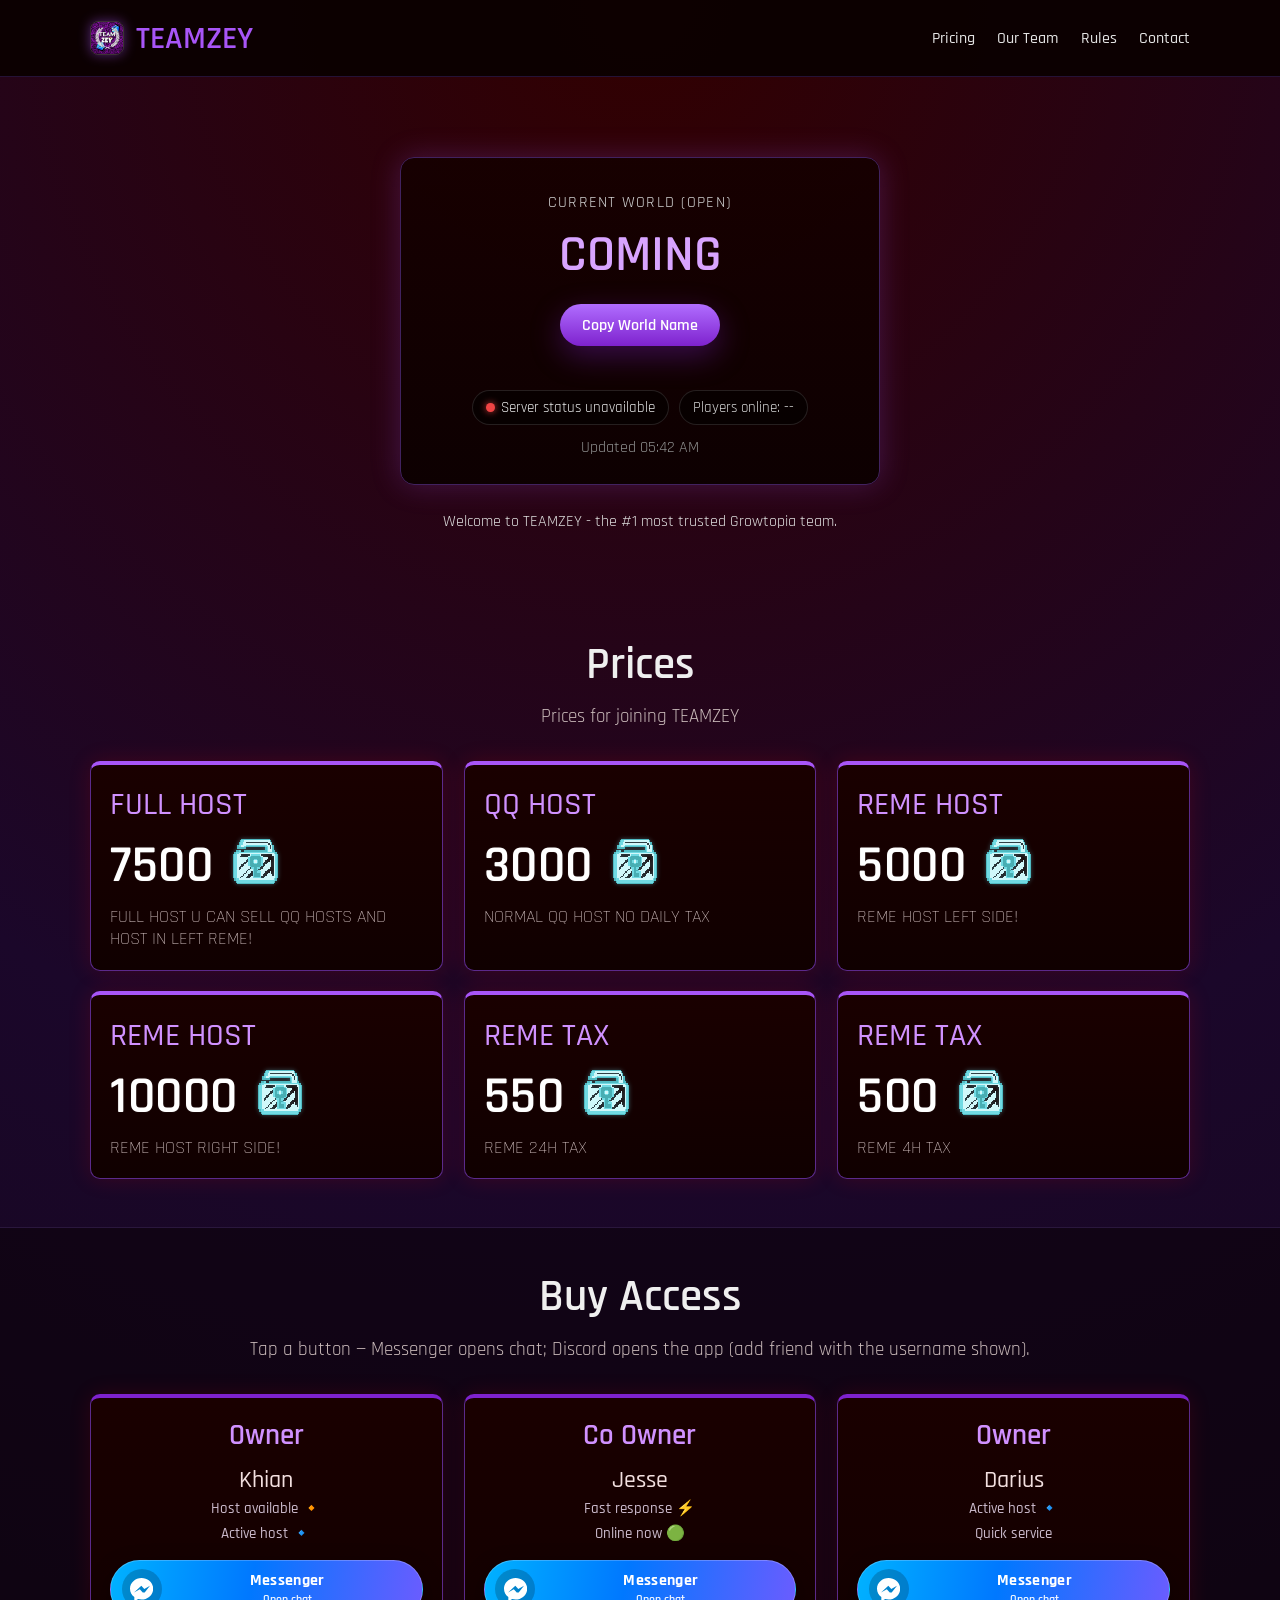
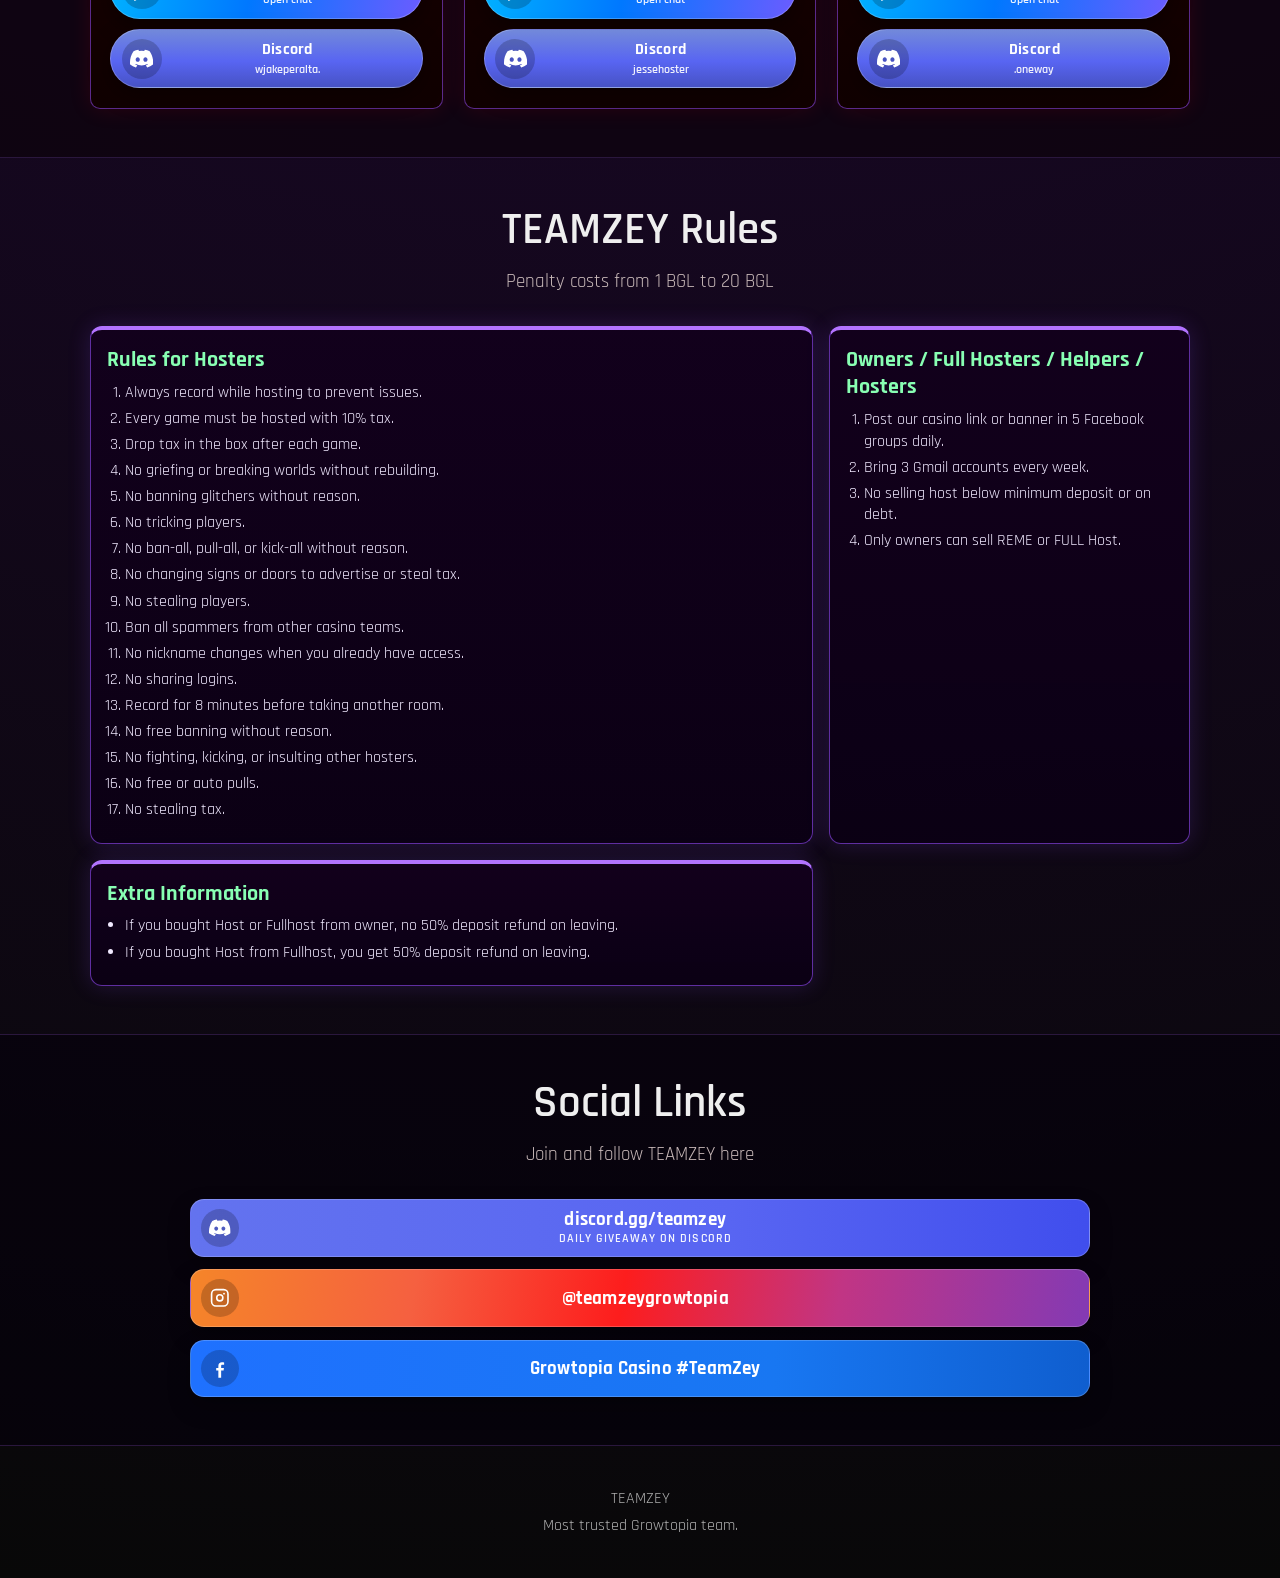
==== index.html @ caf2d43e "Update index.html" ====
<!doctype html>
<html lang="en">
<head>
  <meta charset="UTF-8" />
  <meta name="viewport" content="width=device-width, initial-scale=1.0" />
  <title>TEAMZEY</title>
  <meta name="description" content="TEAMZEY - Growtopia team with active hosts, rules, and social links." />
  <meta property="og:type" content="website" />
  <meta property="og:title" content="TEAMZEY" />
  <meta property="og:description" content="Join TEAMZEY - active hosts, daily giveaways on Discord, and full team rules." />
  <meta property="og:url" content="https://zeycsn.com/" />
  <meta property="og:image" content="https://zeycsn.com/teamzey-banner.png" />
  <meta property="og:image:alt" content="TEAMZEY banner" />
  <meta name="twitter:card" content="summary_large_image" />
  <meta name="twitter:title" content="TEAMZEY" />
  <meta name="twitter:description" content="Join TEAMZEY - active hosts and daily giveaways on Discord." />
  <meta name="twitter:image" content="https://zeycsn.com/teamzey-banner.png" />
  <link rel="icon" type="image/jpeg" href="teamzey-banner.png?v=3" />
  <link rel="shortcut icon" href="teamzey-banner.png?v=3" />
  <link rel="apple-touch-icon" href="teamzey-banner.png?v=3" />
  <link rel="preconnect" href="https://fonts.googleapis.com" />
  <link rel="preconnect" href="https://fonts.gstatic.com" crossorigin />
  <link href="https://fonts.googleapis.com/css2?family=Rajdhani:wght@400;500;600;700&display=swap" rel="stylesheet" />
  <link rel="stylesheet" href="teamzey.css" />
</head>
<body>
  <svg xmlns="http://www.w3.org/2000/svg" class="svg-sprite" aria-hidden="true" focusable="false">
    <symbol id="icon-messenger" viewBox="0 0 24 24">
      <path
        fill="currentColor"
        d="M12 0C5.373 0 0 4.975 0 11.111c0 3.497 1.744 6.616 4.472 8.652V24l4.086-2.242c1.09.301 2.246.464 3.442.464 6.627 0 12-4.975 12-11.111C24 4.975 18.627 0 12 0zm1.191 14.963l-3.055-3.26-5.963 3.26L11.732 8l3.055 3.259 5.9-3.259-5.496 6.963z"
      />
    </symbol>
    <symbol id="icon-discord" viewBox="0 0 24 24">
      <path
        fill="currentColor"
        d="M20.317 4.37a19.791 19.791 0 0 0-4.885-1.515.074.074 0 0 0-.079.037c-.21.375-.444.864-.608 1.25a18.27 18.27 0 0 0-5.487 0 12.64 12.64 0 0 0-.617-1.25.077.077 0 0 0-.079-.037A19.736 19.736 0 0 0 3.677 4.37a.07.07 0 0 0-.032.027C.533 9.046-.32 13.58.099 18.057a.082.082 0 0 0 .031.057 19.9 19.9 0 0 0 5.993 3.03.078.078 0 0 0 .084-.028 14.09 14.09 0 0 0 1.226-1.994.076.076 0 0 0-.041-.106 13.107 13.107 0 0 1-1.872-.892.077.077 0 0 1-.008-.128 10.2 10.2 0 0 0 .372-.292.074.074 0 0 1 .077-.01c3.928 1.793 8.18 1.793 12.061 0a.074.074 0 0 1 .078.01c.12.098.246.198.373.292a.077.077 0 0 1-.006.127 12.299 12.299 0 0 1-1.873.892.077.077 0 0 0-.041.107c.36.698.772 1.362 1.225 1.993a.076.076 0 0 0 .084.028 19.839 19.839 0 0 0 6.002-3.03.077.077 0 0 0 .032-.054c.5-5.177-.838-9.674-3.549-13.66a.061.061 0 0 0-.031-.03zM8.02 15.33c-1.183 0-2.157-1.085-2.157-2.419 0-1.333.956-2.419 2.157-2.419 1.21 0 2.176 1.096 2.157 2.42 0 1.333-.956 2.418-2.157 2.418zm7.975 0c-1.183 0-2.157-1.085-2.157-2.419 0-1.333.955-2.419 2.157-2.419 1.21 0 2.176 1.096 2.157 2.42 0 1.333-.946 2.418-2.157 2.418z"
      />
    </symbol>
    <symbol id="icon-instagram" viewBox="0 0 24 24">
      <path
        fill="currentColor"
        d="M7.75 2h8.5A5.75 5.75 0 0 1 22 7.75v8.5A5.75 5.75 0 0 1 16.25 22h-8.5A5.75 5.75 0 0 1 2 16.25v-8.5A5.75 5.75 0 0 1 7.75 2zm-.2 1.8A3.75 3.75 0 0 0 3.8 7.55v8.9a3.75 3.75 0 0 0 3.75 3.75h8.9a3.75 3.75 0 0 0 3.75-3.75v-8.9a3.75 3.75 0 0 0-3.75-3.75h-8.9zM12 7.7A4.3 4.3 0 1 1 7.7 12 4.3 4.3 0 0 1 12 7.7zm0 1.8A2.5 2.5 0 1 0 14.5 12 2.5 2.5 0 0 0 12 9.5zm4.7-3.15a1.05 1.05 0 1 1-1.05 1.05 1.05 1.05 0 0 1 1.05-1.05z"
      />
    </symbol>
    <symbol id="icon-facebook" viewBox="0 0 24 24">
      <path
        fill="currentColor"
        d="M13.5 22v-8h2.7l.4-3h-3.1V9.1c0-.9.3-1.5 1.6-1.5h1.7V5c-.8-.1-1.6-.2-2.4-.2-2.4 0-4 1.4-4 4.1V11H8v3h2.4v8h3.1z"
      />
    </symbol>
  </svg>
  <header class="site-header">
    <div class="container nav-wrap">
      <a href="#" class="brand">
        <img class="brand-logo" src="teamzey-banner.png?v=3" alt="TEAMZEY logo" />
        <span>TEAMZEY</span>
      </a>
      <nav class="site-nav">
        <a href="#pricing">Pricing</a>
        <a href="#team">Our Team</a>
        <a href="#rules">Rules</a>
        <a href="#contact">Contact</a>
      </nav>
    </div>
  </header>

  <main>
    <section class="hero">
      <div class="container hero-content">
        <div class="status-card">
          <p class="eyebrow">CURRENT WORLD (OPEN)</p>
          <h1>COMING</h1></h1>
          <button id="copyWorldButton" class="copy-btn" type="button">Copy World Name</button>
          <p id="copyMessage" class="copy-message" aria-live="polite"></p>
          <div class="gt-status-row" aria-live="polite">
            <p id="gtServerStatus" class="status-pill"><span class="dot"></span>Checking server...</p>
            <p id="gtPlayers" class="status-pill status-pill-secondary">Players online: --</p>
          </div>
          <p id="statusUpdated" class="updated">Updated just now</p>
        </div>
        <p class="hero-subtitle">Welcome to TEAMZEY - the #1 most trusted Growtopia team.</p>
      </div>
    </section>

    <section id="pricing" class="pricing-section">
      <div class="container">
        <h2>Prices</h2>
        <p class="section-subtitle">Prices for joining TEAMZEY</p>
        <div class="prices-grid">
          <article class="price-card">
            <h3>FULL HOST</h3>
            <p class="amount">7500 <img class="dl-icon-img" src="diamond-lock-final copy.png" alt="Diamond Lock" /></p>
            <p>FULL HOST U CAN SELL QQ HOSTS AND HOST IN LEFT REME!</p>
          </article>
          <article class="price-card">
            <h3>QQ HOST</h3>
            <p class="amount">3000 <img class="dl-icon-img" src="diamond-lock-final copy.png" alt="Diamond Lock" /></p>
            <p>NORMAL QQ HOST NO DAILY TAX</p>
          </article>
          <article class="price-card">
            <h3>REME HOST</h3>
            <p class="amount">5000 <img class="dl-icon-img" src="diamond-lock-final copy.png" alt="Diamond Lock" /></p>
            <p>REME HOST LEFT SIDE!</p>
          </article>
          <article class="price-card">
            <h3>REME HOST</h3>
            <p class="amount">10000 <img class="dl-icon-img" src="diamond-lock-final copy.png" alt="Diamond Lock" /></p>
            <p>REME HOST RIGHT SIDE!</p>
          </article>
          <article class="price-card">
            <h3>REME TAX</h3>
            <p class="amount">550 <img class="dl-icon-img" src="diamond-lock-final copy.png" alt="Diamond Lock" /></p>
            <p>REME 24H TAX</p>
          </article>
          <article class="price-card">
            <h3>REME TAX</h3>
            <p class="amount">500 <img class="dl-icon-img" src="diamond-lock-final copy.png" alt="Diamond Lock" /></p>
            <p>REME 4H TAX</p>
          </article>
        </div>
      </div>
    </section>

    <section class="buy-access-section">
      <div class="container">
        <h2>Buy Access</h2>
        <p class="section-subtitle">Tap a button — Messenger opens chat; Discord opens the app (add friend with the username shown).</p>
        <div class="owners-grid">
          <article class="owner-card">
            <h3>Owner</h3>
            <p class="owner-name">Khian</p>
            <ul class="owner-taglines">
              <li>Host available 🔸</li>
              <li>Active host 🔹</li>
            </ul>
            <div class="owner-contact">
              <a
                class="owner-social owner-social--messenger"
                href="https://m.me/nash.gt.900"
                target="_blank"
                rel="noopener noreferrer"
              >
                <span class="owner-social-icon" aria-hidden="true">
                  <svg class="owner-social-svg"><use href="#icon-messenger" /></svg>
                </span>
                <span class="owner-social-text">
                  <span class="owner-social-title">Messenger</span>
                  <span class="owner-social-sub">Open chat</span>
                </span>
              </a>
              <a
                class="owner-social owner-social--discord"
                href="https://discord.com/app"
                target="_blank"
                rel="noopener noreferrer"
                title="Opens Discord. Use Add Friend and search: wjakeperalta."
              >
                <span class="owner-social-icon" aria-hidden="true">
                  <svg class="owner-social-svg"><use href="#icon-discord" /></svg>
                </span>
                <span class="owner-social-text">
                  <span class="owner-social-title">Discord</span>
                  <span class="owner-social-sub">wjakeperalta.</span>
                </span>
              </a>
            </div>
          </article>
          <article class="owner-card">
            <h3>Co Owner</h3>
            <p class="owner-name">Jesse</p>
            <ul class="owner-taglines">
              <li>Fast response ⚡</li>
              <li>Online now 🟢</li>
            </ul>
            <div class="owner-contact">
              <a
                class="owner-social owner-social--messenger"
                href="https://www.facebook.com/share/18TBFFDQyL/?mibextid=wwXIfr"
                target="_blank"
                rel="noopener noreferrer"
              >
                <span class="owner-social-icon" aria-hidden="true">
                  <svg class="owner-social-svg"><use href="#icon-messenger" /></svg>
                </span>
                <span class="owner-social-text">
                  <span class="owner-social-title">Messenger</span>
                  <span class="owner-social-sub">Open chat</span>
                </span>
              </a>
              <a
                class="owner-social owner-social--discord"
                href="https://discord.com/app"
                target="_blank"
                rel="noopener noreferrer"
                title="Opens Discord. Use Add Friend and search: jessehoster"
              >
                <span class="owner-social-icon" aria-hidden="true">
                  <svg class="owner-social-svg"><use href="#icon-discord" /></svg>
                </span>
                <span class="owner-social-text">
                  <span class="owner-social-title">Discord</span>
                  <span class="owner-social-sub">jessehoster</span>
                </span>
              </a>
            </div>
          </article>
          <article class="owner-card">
            <h3>Owner</h3>
            <p class="owner-name">Darius</p>
            <ul class="owner-taglines">
              <li>Active host 🔹</li>
              <li>Quick service</li>
            </ul>
            <div class="owner-contact">
              <a
                class="owner-social owner-social--messenger"
                href="https://m.me/DariusRaaaa"
                target="_blank"
                rel="noopener noreferrer"
              >
                <span class="owner-social-icon" aria-hidden="true">
                  <svg class="owner-social-svg"><use href="#icon-messenger" /></svg>
                </span>
                <span class="owner-social-text">
                  <span class="owner-social-title">Messenger</span>
                  <span class="owner-social-sub">Open chat</span>
                </span>
              </a>
              <a
                class="owner-social owner-social--discord"
                href="https://discord.com/app"
                target="_blank"
                rel="noopener noreferrer"
                title="Opens Discord. Use Add Friend and search: .oneway"
              >
                <span class="owner-social-icon" aria-hidden="true">
                  <svg class="owner-social-svg"><use href="#icon-discord" /></svg>
                </span>
                <span class="owner-social-text">
                  <span class="owner-social-title">Discord</span>
                  <span class="owner-social-sub">.oneway</span>
                </span>
              </a>
            </div>
          </article>
        </div>
      </div>
    </section>

    <section id="rules" class="rules-section">
      <div class="container">
        <h2>TEAMZEY Rules</h2>
        <p class="section-subtitle">Penalty costs from 1 BGL to 20 BGL</p>
        <div class="rules-grid">
          <article class="rules-card">
            <h3>Rules for Hosters</h3>
            <ol>
              <li>Always record while hosting to prevent issues.</li>
              <li>Every game must be hosted with 10% tax.</li>
              <li>Drop tax in the box after each game.</li>
              <li>No griefing or breaking worlds without rebuilding.</li>
              <li>No banning glitchers without reason.</li>
              <li>No tricking players.</li>
              <li>No ban-all, pull-all, or kick-all without reason.</li>
              <li>No changing signs or doors to advertise or steal tax.</li>
              <li>No stealing players.</li>
              <li>Ban all spammers from other casino teams.</li>
              <li>No nickname changes when you already have access.</li>
              <li>No sharing logins.</li>
              <li>Record for 8 minutes before taking another room.</li>
              <li>No free banning without reason.</li>
              <li>No fighting, kicking, or insulting other hosters.</li>
              <li>No free or auto pulls.</li>
              <li>No stealing tax.</li>
            </ol>
          </article>
          <article class="rules-card">
            <h3>Owners / Full Hosters / Helpers / Hosters</h3>
            <ol>
              <li>Post our casino link or banner in 5 Facebook groups daily.</li>
              <li>Bring 3 Gmail accounts every week.</li>
              <li>No selling host below minimum deposit or on debt.</li>
              <li>Only owners can sell REME or FULL Host.</li>
            </ol>
          </article>
          <article class="rules-card">
            <h3>Extra Information</h3>
            <ul>
              <li>If you bought Host or Fullhost from owner, no 50% deposit refund on leaving.</li>
              <li>If you bought Host from Fullhost, you get 50% deposit refund on leaving.</li>
            </ul>
          </article>
        </div>
      </div>
    </section>
  </main>

  <section id="contact" class="social-links-section">
    <div class="container social-links-wrap">
      <h2>Social Links</h2>
      <p class="section-subtitle">Join and follow TEAMZEY here</p>
      <div class="social-links-grid">
        <a class="social-link social-link-discord" href="https://discord.gg/teamzey" target="_blank" rel="noopener noreferrer">
          <span class="social-link-icon" aria-hidden="true"><svg class="social-link-svg"><use href="#icon-discord" /></svg></span>
          <span class="social-link-text">
            <span class="social-link-main">discord.gg/teamzey</span>
            <span class="social-link-note">DAILY GIVEAWAY ON DISCORD</span>
          </span>
        </a>
        <a class="social-link social-link-instagram" href="https://www.instagram.com/teamzeygrowtopia" target="_blank" rel="noopener noreferrer">
          <span class="social-link-icon" aria-hidden="true"><svg class="social-link-svg"><use href="#icon-instagram" /></svg></span>
          <span class="social-link-text">@teamzeygrowtopia</span>
        </a>
        <a class="social-link social-link-facebook" href="https://www.facebook.com/share/g/1aeNyBuK2J/" target="_blank" rel="noopener noreferrer">
          <span class="social-link-icon" aria-hidden="true"><svg class="social-link-svg"><use href="#icon-facebook" /></svg></span>
          <span class="social-link-text">Growtopia Casino #TeamZey</span>
        </a>
      </div>
    </div>
  </section>

  <footer id="team" class="site-footer">
    <div class="container">
      <p>TEAMZEY</p>
      <p>Most trusted Growtopia team.</p>
    </div>
  </footer>

  <script src="teamzey.js"></script>
</body>
</html>
---- teamzey.css ----
:root {
  --bg-black: #080808;
  --bg-red-1: #1b072a;
  --bg-red-2: #2d0f45;
  --brand-red: #a855f7;
  --brand-red-soft: #7e22ce;
  --text: #f5f5f5;
  --muted: #bbbbbb;
  --card: #160000;
  --border: #5b2a8b;
}

* {
  box-sizing: border-box;
}

.svg-sprite {
  position: absolute;
  width: 0;
  height: 0;
  overflow: hidden;
}

body {
  margin: 0;
  font-family: "Rajdhani", Arial, sans-serif;
  background: radial-gradient(circle at top, #320000 0%, var(--bg-red-1) 35%, var(--bg-black) 100%);
  color: var(--text);
}

.container {
  width: min(1100px, 92%);
  margin: 0 auto;
}

.site-header {
  position: sticky;
  top: 0;
  z-index: 20;
  background: rgba(10, 0, 0, 0.92);
  border-bottom: 1px solid #251236;
}

.nav-wrap {
  display: flex;
  align-items: center;
  justify-content: space-between;
  min-height: 76px;
}

.brand {
  color: var(--brand-red);
  text-decoration: none;
  font-size: 2rem;
  font-weight: 600;
  display: flex;
  align-items: center;
  gap: 0.75rem;
}

.brand-logo {
  width: 34px;
  height: 34px;
  border-radius: 8px;
  object-fit: cover;
  border: 1px solid rgba(255, 255, 255, 0.2);
  box-shadow: 0 0 12px rgba(168, 85, 247, 0.45);
}

.site-nav {
  display: flex;
  gap: 1.4rem;
}

.site-nav a {
  color: #efefef;
  text-decoration: none;
  font-weight: 500;
  opacity: 0.95;
}

.site-nav a:hover {
  color: var(--brand-red);
}

.hero {
  padding: 5rem 0 4rem;
}

.hero-content {
  display: flex;
  flex-direction: column;
  align-items: center;
}

.status-card {
  width: min(480px, 100%);
  background: linear-gradient(180deg, rgba(22, 0, 0, 0.95), rgba(12, 0, 0, 0.96));
  border: 1px solid #41225f;
  border-radius: 14px;
  padding: 2.1rem 1.4rem 1.6rem;
  text-align: center;
  box-shadow: 0 0 30px rgba(168, 85, 247, 0.24);
}

.eyebrow {
  margin: 0;
  letter-spacing: 0.08em;
  color: #d2d2d2;
}

h1 {
  margin: 0.6rem 0 1rem;
  font-size: clamp(2.2rem, 8vw, 3.2rem);
  color: #d8a4ff;
  font-weight: 600;
}

.copy-btn {
  border: 0;
  border-radius: 999px;
  padding: 0.65rem 1.4rem;
  background: linear-gradient(180deg, #b06dff, #7e22ce);
  color: #fff;
  font-family: inherit;
  font-size: 1rem;
  font-weight: 600;
  cursor: pointer;
  box-shadow: 0 10px 30px rgba(126, 34, 206, 0.36);
}

.copy-btn:hover {
  filter: brightness(1.07);
}

.copy-message {
  min-height: 1.2rem;
  margin: 0.85rem 0 0;
  color: #ff9c9c;
}

.gt-status-row {
  display: flex;
  flex-wrap: wrap;
  align-items: center;
  justify-content: center;
  gap: 0.65rem;
  margin-top: 0.7rem;
}

.status-pill {
  margin: 0;
  padding: 0.45rem 0.8rem;
  border-radius: 999px;
  font-size: 0.95rem;
  background: rgba(0, 0, 0, 0.5);
  border: 1px solid rgba(255, 255, 255, 0.12);
  color: #e7e7e7;
  display: inline-flex;
  align-items: center;
  gap: 0.4rem;
}

.status-pill .dot {
  width: 0.55rem;
  height: 0.55rem;
  border-radius: 50%;
  background: #f59e0b;
  box-shadow: 0 0 7px rgba(245, 158, 11, 0.85);
}

.status-pill-secondary {
  color: #d5d5d5;
}

.updated {
  margin: 0.75rem 0 0;
  color: #8d8d8d;
}

.hero-subtitle {
  margin: 1.6rem auto 0;
  color: #dfdfdf;
  text-align: center;
}

.pricing-section,
.buy-access-section {
  padding: 2.5rem 0 3rem;
}

h2 {
  margin: 0;
  text-align: center;
  font-size: clamp(2rem, 4vw, 2.8rem);
  color: #efefef;
  font-weight: 600;
}

.section-subtitle {
  margin: 0.65rem 0 2rem;
  color: #c6b7b7;
  text-align: center;
  font-size: 1.2rem;
}

.prices-grid {
  display: grid;
  grid-template-columns: repeat(3, minmax(0, 1fr));
  gap: 1.3rem;
}

.price-card {
  background: linear-gradient(180deg, #1a0000, #100000);
  border: 1px solid var(--border);
  border-top: 4px solid var(--brand-red);
  border-radius: 10px;
  padding: 1.2rem;
  box-shadow: 0 0 22px rgba(255, 0, 0, 0.15);
}

.price-card h3 {
  margin: 0;
  color: #d091ff;
  font-size: 2rem;
  font-weight: 500;
}

.price-card .amount {
  margin: 0.9rem 0;
  font-size: 3.25rem;
  line-height: 1;
  font-weight: 600;
  letter-spacing: 0.01em;
  color: #ffffff;
  text-shadow: 0 0 1px rgba(255, 255, 255, 0.3);
}

.price-card .amount .dl-icon-img {
  width: 0.86em;
  height: 0.86em;
  margin-left: 0.14em;
  vertical-align: -0.06em;
  image-rendering: pixelated;
  filter: drop-shadow(0 0 2px rgba(117, 234, 255, 0.35));
}

.price-card p {
  margin: 0;
  color: #d8c6c6;
  font-size: 1.1rem;
  font-weight: 300;
}

.owners-grid {
  display: grid;
  grid-template-columns: repeat(3, minmax(0, 1fr));
  gap: 1.3rem;
}

.owner-card {
  background: linear-gradient(180deg, #1a0000, #100000);
  border: 1px solid var(--border);
  border-top: 4px solid var(--brand-red-soft);
  border-radius: 10px;
  padding: 1.2rem;
  box-shadow: 0 0 22px rgba(255, 0, 0, 0.12);
  text-align: center;
}

.owner-card h3 {
  margin: 0;
  color: #d091ff;
  font-size: 1.8rem;
  font-weight: 600;
}

.owner-card .owner-name {
  margin: 0.7rem 0 0.25rem;
  font-size: 1.5rem;
  font-weight: 500;
  color: #f2dfdf;
}

.owner-taglines {
  margin: 0;
  padding: 0;
  list-style: none;
  display: flex;
  flex-direction: column;
  gap: 0.28rem;
  font-size: 0.95rem;
  font-weight: 500;
  color: #c9b8c9;
  line-height: 1.35;
}

.owner-taglines li {
  margin: 0;
}

.owner-contact {
  margin-top: 0.95rem;
  display: flex;
  flex-direction: column;
  gap: 0.6rem;
}

.owner-social {
  display: grid;
  grid-template-columns: 2.65rem 1fr;
  align-items: center;
  gap: 0.5rem 0.65rem;
  width: 100%;
  min-height: 3.15rem;
  padding: 0.55rem 1rem 0.55rem 0.65rem;
  border-radius: 999px;
  font-family: inherit;
  color: #fff;
  text-decoration: none;
  border: 1px solid rgba(255, 255, 255, 0.22);
  box-shadow: 0 8px 22px rgba(0, 0, 0, 0.35);
  cursor: pointer;
  transition: filter 0.15s ease, transform 0.1s ease, box-shadow 0.15s ease;
}

.owner-social:hover {
  filter: brightness(1.06);
  box-shadow: 0 10px 28px rgba(0, 0, 0, 0.4);
}

.owner-social:active {
  transform: scale(0.985);
}

.owner-social:focus-visible {
  outline: 2px solid #fff;
  outline-offset: 3px;
}

.owner-social--messenger {
  background: linear-gradient(100deg, #00b2ff 0%, #0078ff 45%, #6b5cff 100%);
}

.owner-social--discord {
  background: linear-gradient(180deg, #7289da 0%, #5865f2 55%, #4752c4 100%);
}

.owner-social--pending {
  cursor: default;
  filter: none;
  background: rgba(36, 36, 52, 0.92);
  border: 1px dashed rgba(255, 255, 255, 0.22);
  color: #c4c4d4;
  box-shadow: none;
}

.owner-social--pending:hover {
  filter: none;
  box-shadow: none;
}

.owner-social--pending:active {
  transform: none;
}

.owner-social-icon {
  display: flex;
  align-items: center;
  justify-content: center;
  width: 2.5rem;
  height: 2.5rem;
  border-radius: 50%;
  background: rgba(0, 0, 0, 0.2);
}

.owner-social-svg {
  width: 1.45rem;
  height: 1.45rem;
  display: block;
  color: #fff;
}

.owner-social-text {
  display: flex;
  flex-direction: column;
  align-items: center;
  justify-content: center;
  text-align: center;
  min-width: 0;
  padding-right: 0.35rem;
}

.owner-social-title {
  font-size: 1.02rem;
  font-weight: 700;
  letter-spacing: 0.02em;
  line-height: 1.15;
}

.owner-social-sub {
  margin-top: 0.12rem;
  font-size: 0.78rem;
  font-weight: 600;
  opacity: 0.92;
  line-height: 1.2;
}

.buy-access-section {
  border-top: 1px solid #2a173d;
  border-bottom: 1px solid #2a173d;
  background: rgba(7, 0, 0, 0.45);
}

.rules-section {
  padding: 2.7rem 0 3rem;
}

.rules-grid {
  display: grid;
  grid-template-columns: 2fr 1fr;
  gap: 1rem;
}

.rules-card {
  background: linear-gradient(180deg, rgba(18, 0, 28, 0.95), rgba(11, 0, 20, 0.98));
  border: 1px solid #5f2ea0;
  border-top: 4px solid #b273ff;
  border-radius: 12px;
  padding: 1rem 1rem 1.1rem;
  box-shadow: 0 0 22px rgba(138, 83, 255, 0.18);
}

.rules-card h3 {
  margin: 0 0 0.55rem;
  color: #88ffb3;
  font-size: 1.35rem;
}

.rules-card ol,
.rules-card ul {
  margin: 0;
  padding-left: 1.15rem;
  color: #f1e9ff;
}

.rules-card li {
  margin: 0.28rem 0;
  line-height: 1.35;
}

.social-links-section {
  padding: 2.4rem 0 3rem;
  border-top: 1px solid #2a173d;
  border-bottom: 1px solid #2a173d;
  background: rgba(5, 0, 12, 0.65);
}

.social-links-wrap {
  max-width: 900px;
}

.social-links-grid {
  display: grid;
  grid-template-columns: 1fr;
  gap: 0.8rem;
}

.social-link {
  display: grid;
  grid-template-columns: 3rem 1fr;
  align-items: center;
  gap: 0.8rem;
  min-height: 3.6rem;
  border-radius: 14px;
  padding: 0.55rem 1rem 0.55rem 0.65rem;
  color: #fff;
  text-decoration: none;
  font-size: 1.2rem;
  font-weight: 700;
  letter-spacing: 0.01em;
  border: 1px solid rgba(255, 255, 255, 0.2);
  box-shadow: 0 10px 22px rgba(0, 0, 0, 0.28);
  transition: transform 0.1s ease, filter 0.15s ease;
}

.social-link:hover {
  filter: brightness(1.06);
}

.social-link:active {
  transform: scale(0.992);
}

.social-link-icon {
  width: 2.35rem;
  height: 2.35rem;
  border-radius: 50%;
  background: rgba(0, 0, 0, 0.2);
  display: flex;
  align-items: center;
  justify-content: center;
}

.social-link-svg {
  width: 1.35rem;
  height: 1.35rem;
}

.social-link-text {
  display: flex;
  flex-direction: column;
  align-items: center;
  gap: 0.08rem;
  text-align: center;
  padding-right: 2.8rem;
}

.social-link-main {
  line-height: 1.1;
}

.social-link-note {
  font-size: 0.72rem;
  letter-spacing: 0.09em;
  font-weight: 600;
  opacity: 0.94;
}

.social-link-discord {
  background: linear-gradient(90deg, #6373ef 0%, #5865f2 60%, #404eed 100%);
}

.social-link-instagram {
  background: linear-gradient(100deg, #f58529 0%, #f56040 25%, #fd1d1d 48%, #c13584 72%, #833ab4 100%);
}

.social-link-facebook {
  background: linear-gradient(90deg, #1f71ff 0%, #1877f2 65%, #0f5ecf 100%);
}

.site-footer {
  padding: 2.2rem 0;
  text-align: center;
  color: #b0b0b0;
}

.site-footer p {
  margin: 0.4rem 0;
}

@media (max-width: 900px) {
  .prices-grid {
    grid-template-columns: repeat(2, minmax(0, 1fr));
  }

  .owners-grid {
    grid-template-columns: repeat(2, minmax(0, 1fr));
  }

  .rules-grid {
    grid-template-columns: 1fr;
  }
}

@media (max-width: 600px) {
  .site-nav {
    gap: 0.7rem;
    font-size: 0.9rem;
  }

  .brand {
    font-size: 1.55rem;
  }

  .prices-grid {
    grid-template-columns: 1fr;
  }

  .owners-grid {
    grid-template-columns: 1fr;
  }

  .social-link {
    font-size: 1.03rem;
  }

  .social-link-text {
    padding-right: 0.2rem;
    text-align: left;
    align-items: flex-start;
  }
}
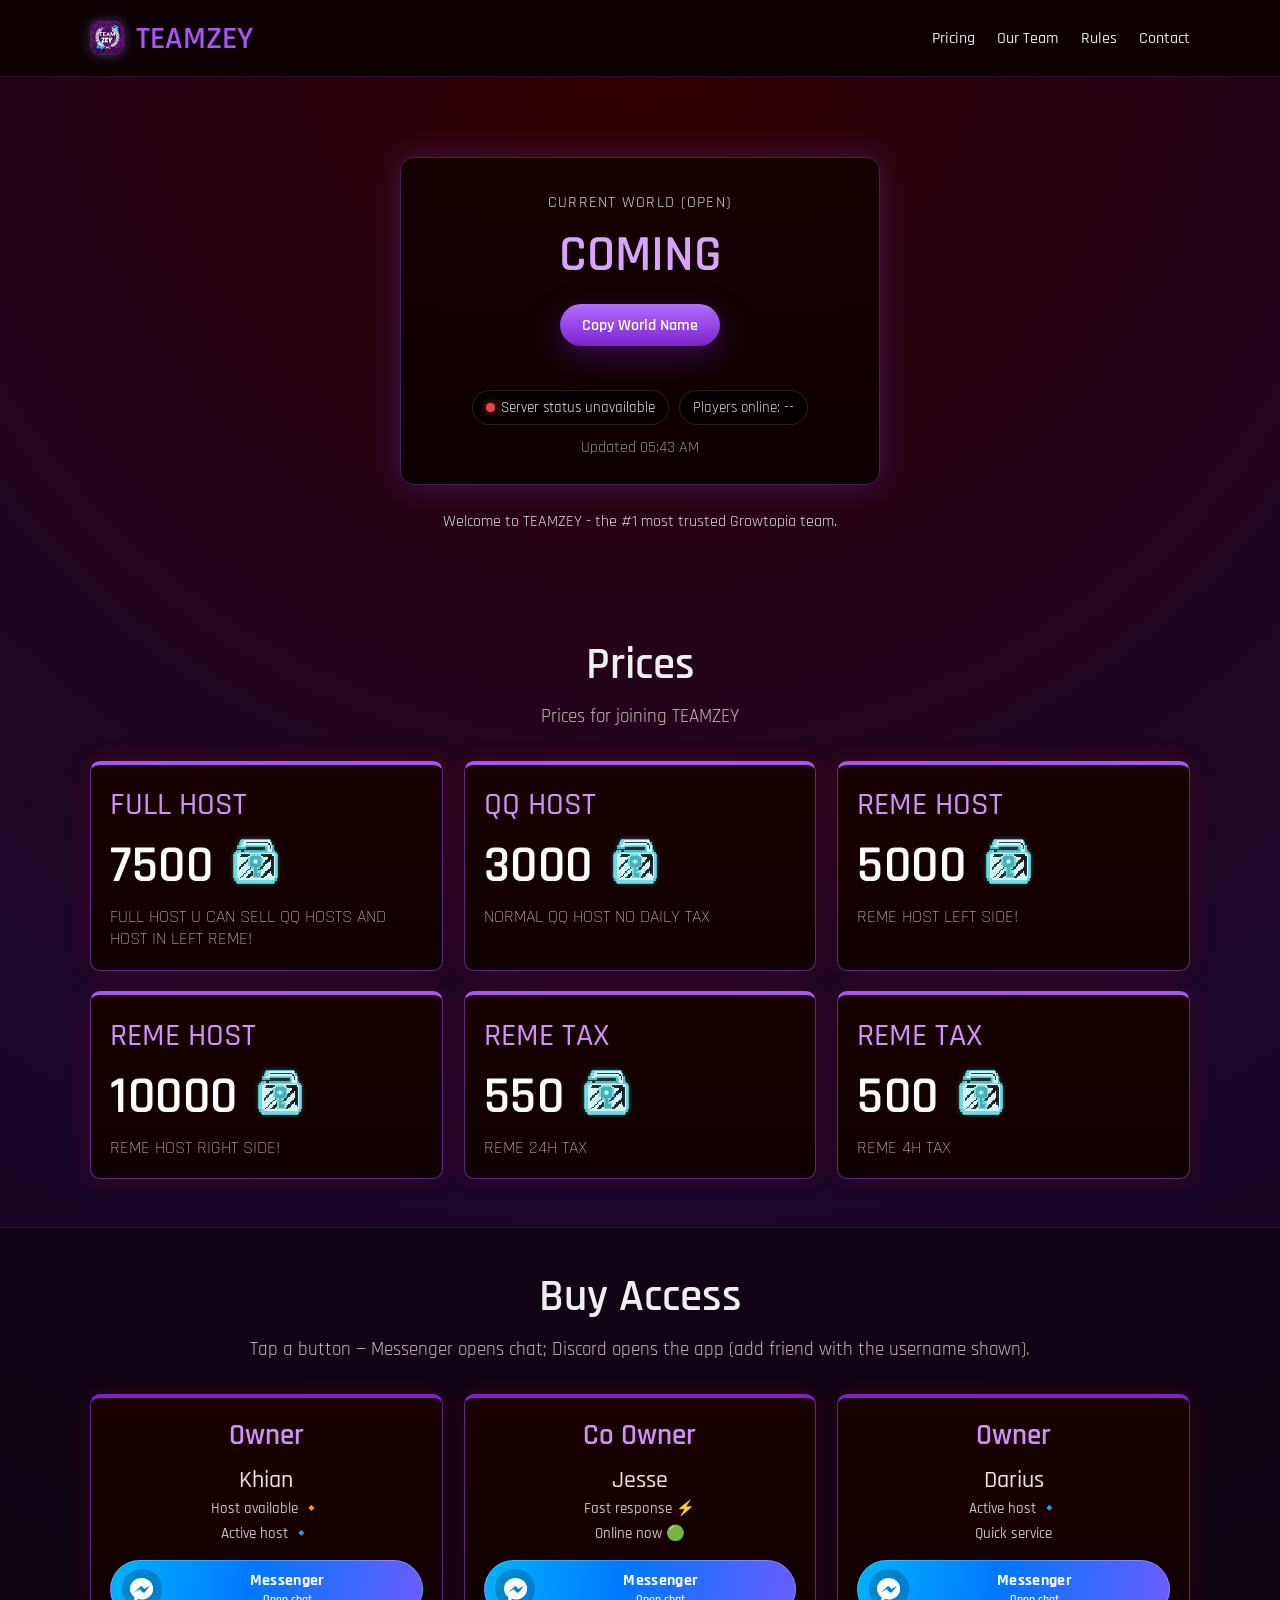
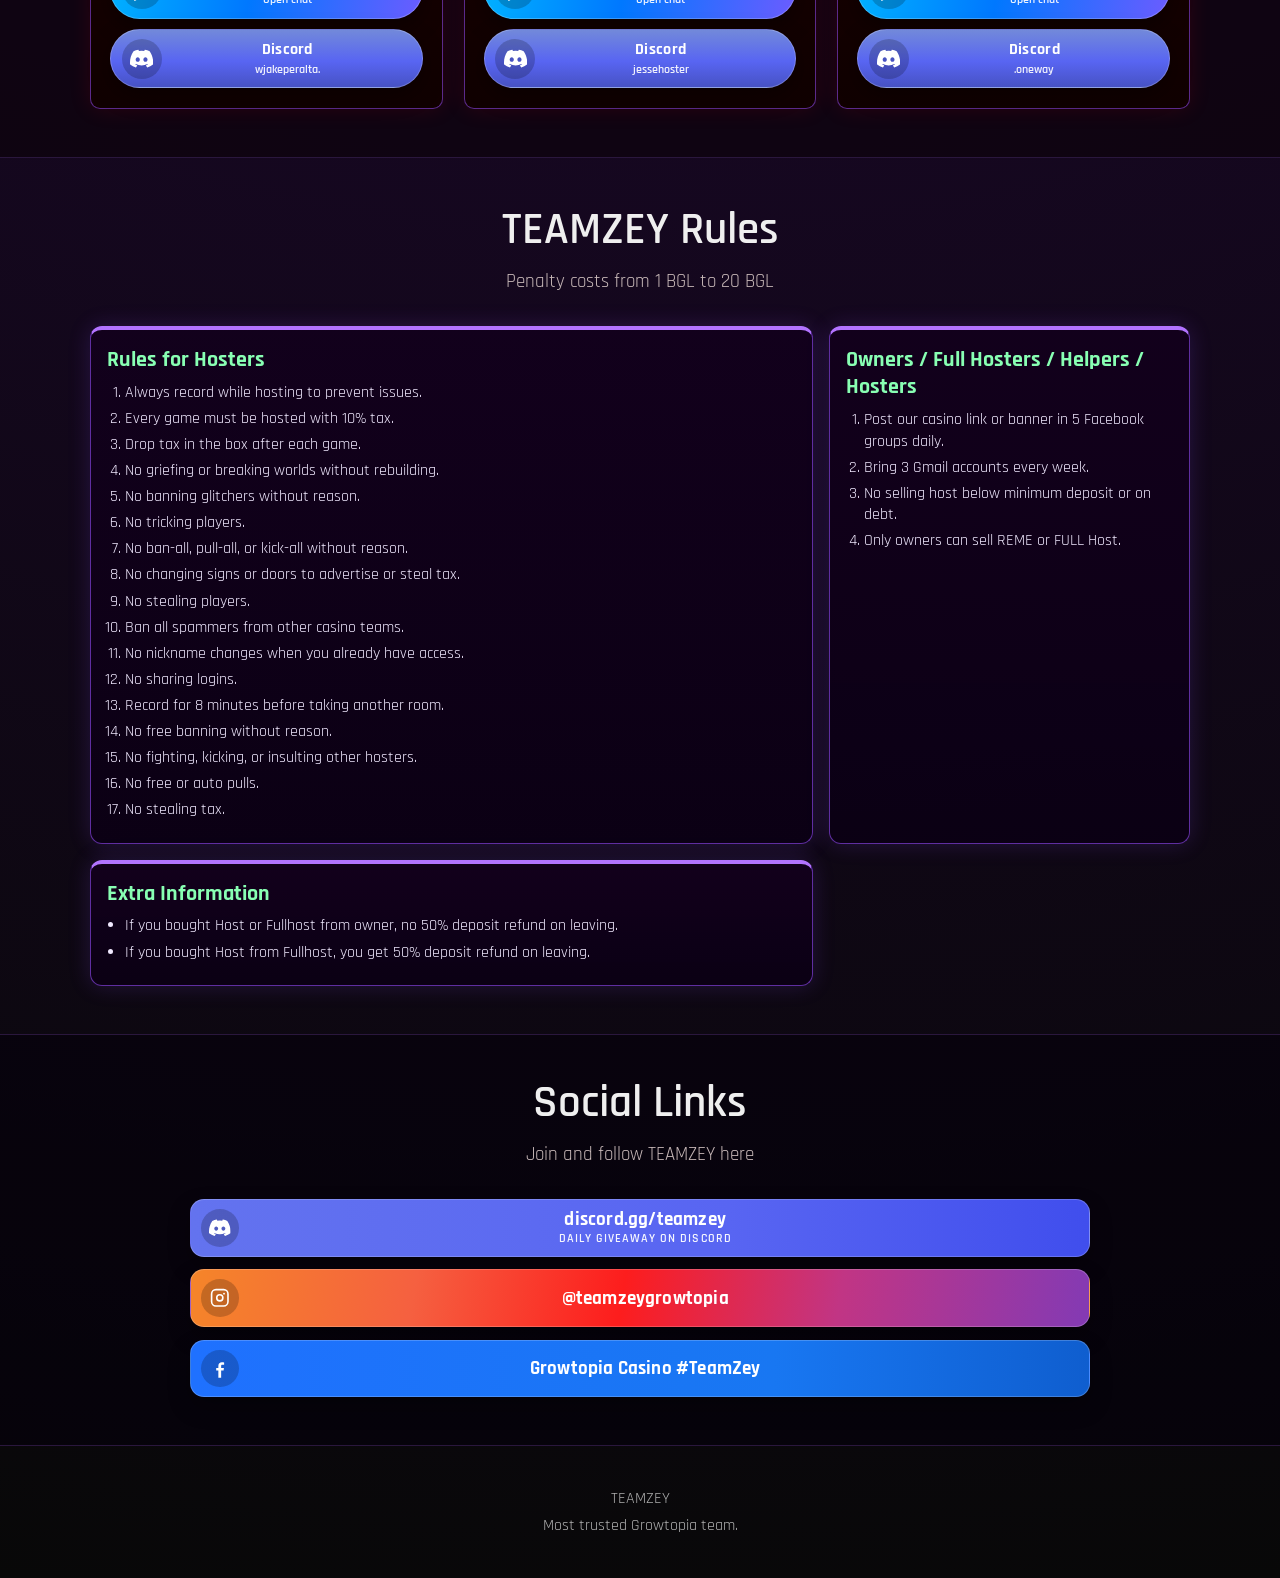
==== commit a1e13853: "Update index.html" ====
--- a/index.html
+++ b/index.html
@@ -176,7 +176,8 @@
             <div class="owner-contact">
               <a
                 class="owner-social owner-social--messenger"
-                href="https://www.facebook.com/share/18TBFFDQyL/?mibextid=wwXIfr"
+                id="jesseMessengerLink"
+                href="https://m.facebook.com/msg/61573354781719/?show_interstitial=0&mdotme_uri=https%3A%2F%2Fm.me%2FJesse.Hoster.2026&source_id=1441792&handler=m.me&referer&refsrc=deprecated&_rdr"
                 target="_blank"
                 rel="noopener noreferrer"
               >
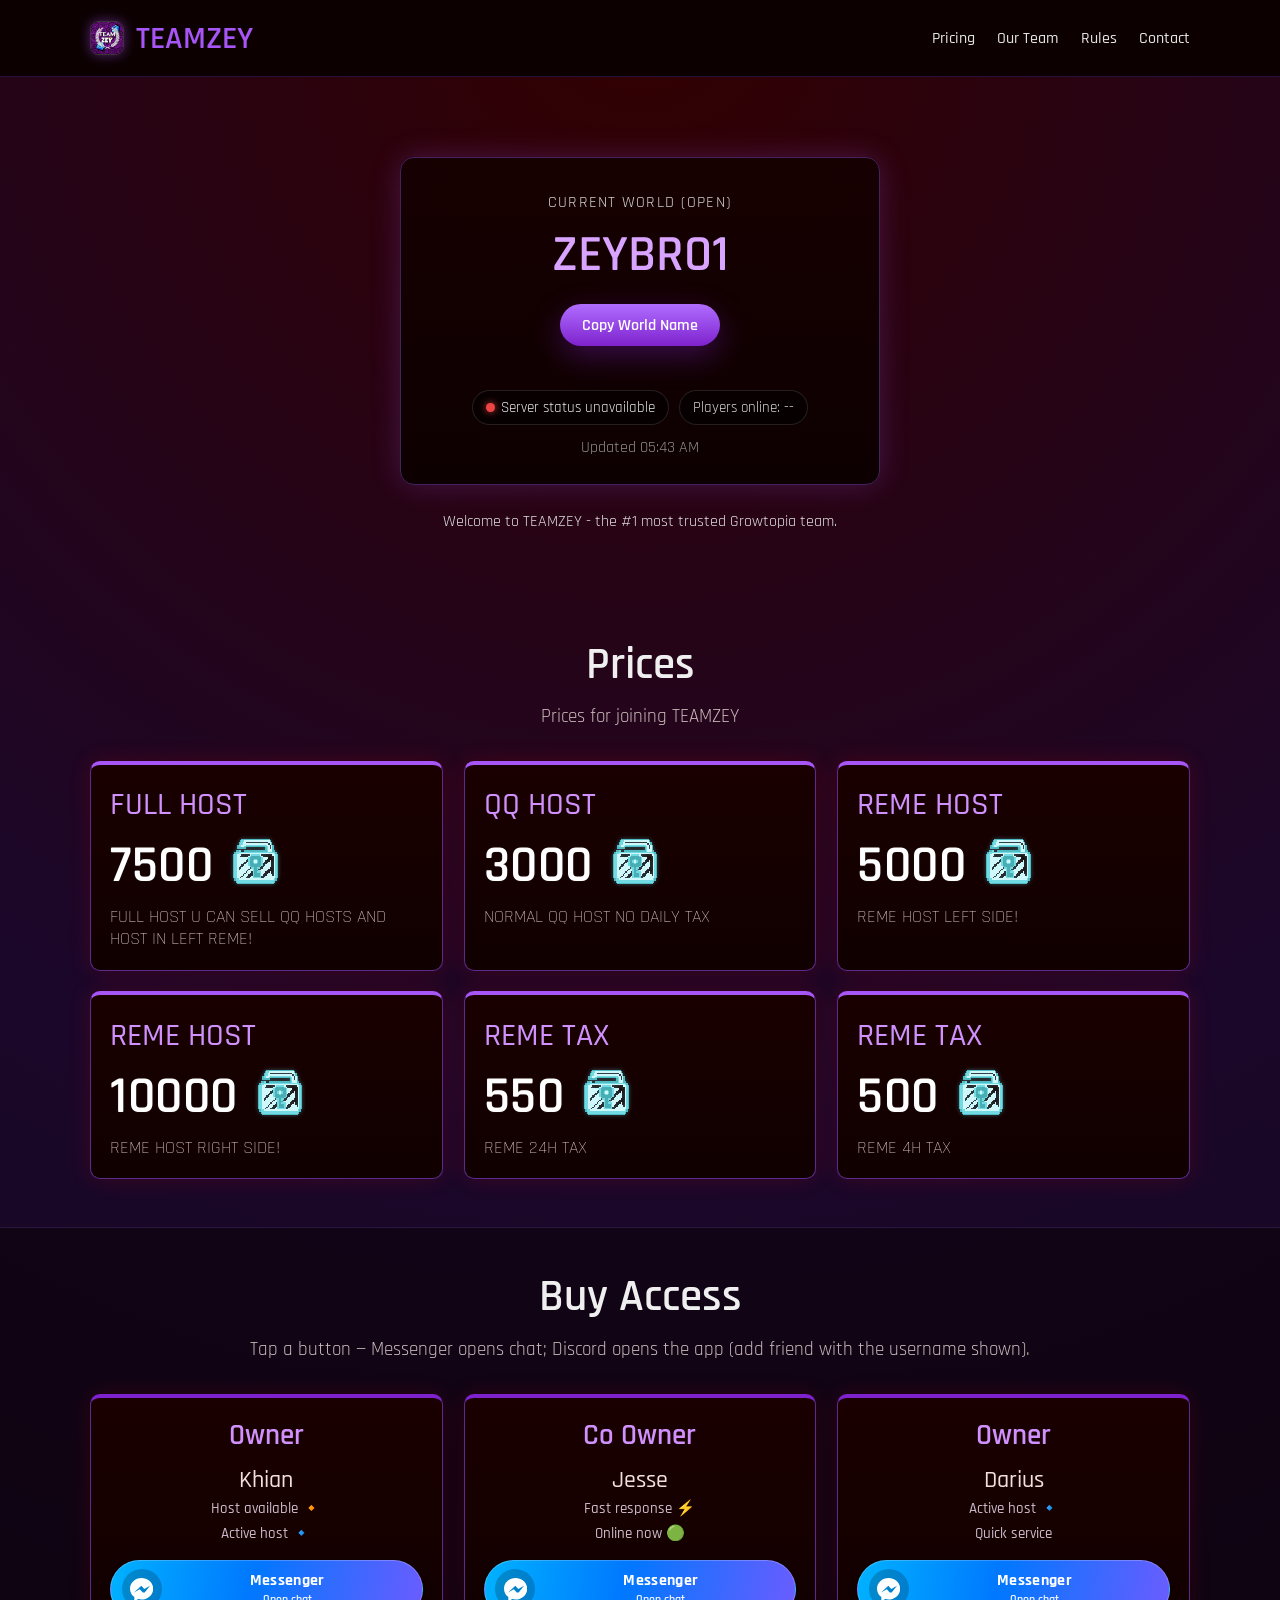
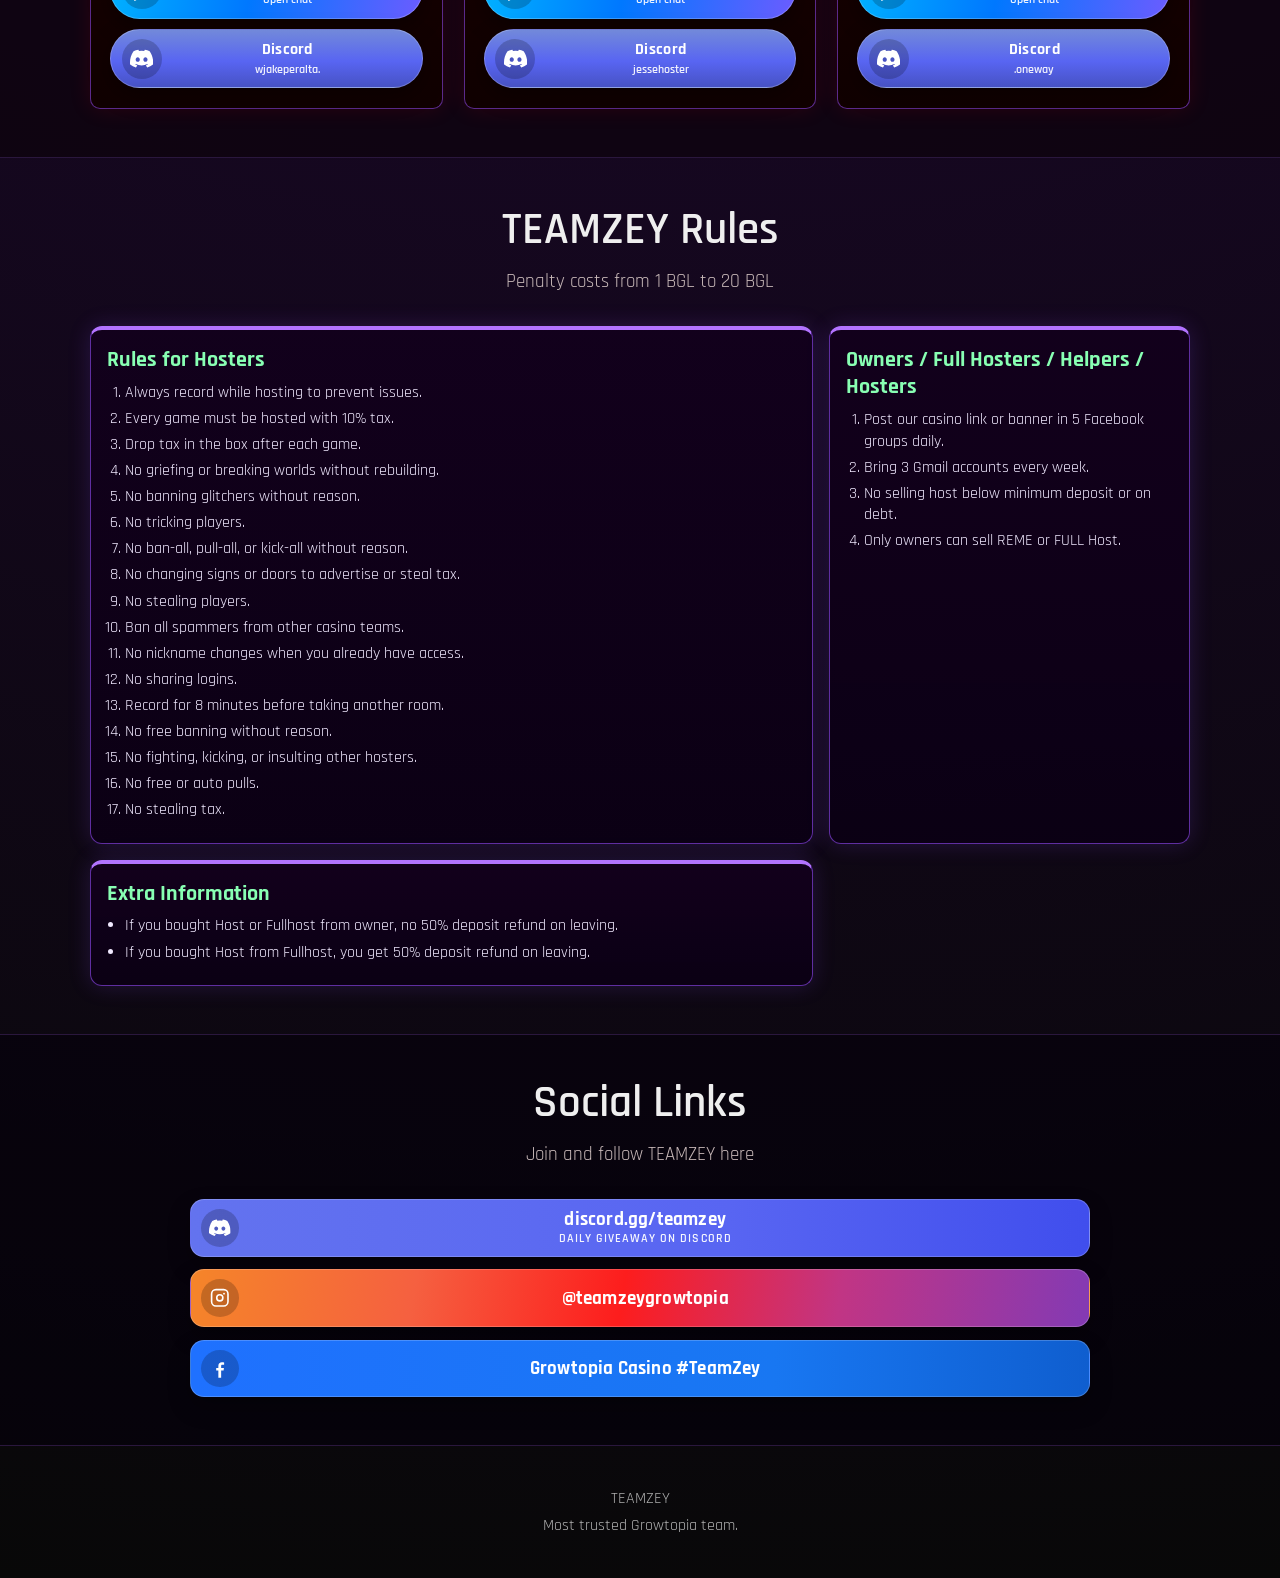
==== commit eca29ce8: "Update index.html" ====
--- a/index.html
+++ b/index.html
@@ -70,7 +70,7 @@
       <div class="container hero-content">
         <div class="status-card">
           <p class="eyebrow">CURRENT WORLD (OPEN)</p>
-          <h1>COMING</h1></h1>
+          <h1>ZEYBRO1</h1></h1>
           <button id="copyWorldButton" class="copy-btn" type="button">Copy World Name</button>
           <p id="copyMessage" class="copy-message" aria-live="polite"></p>
           <div class="gt-status-row" aria-live="polite">
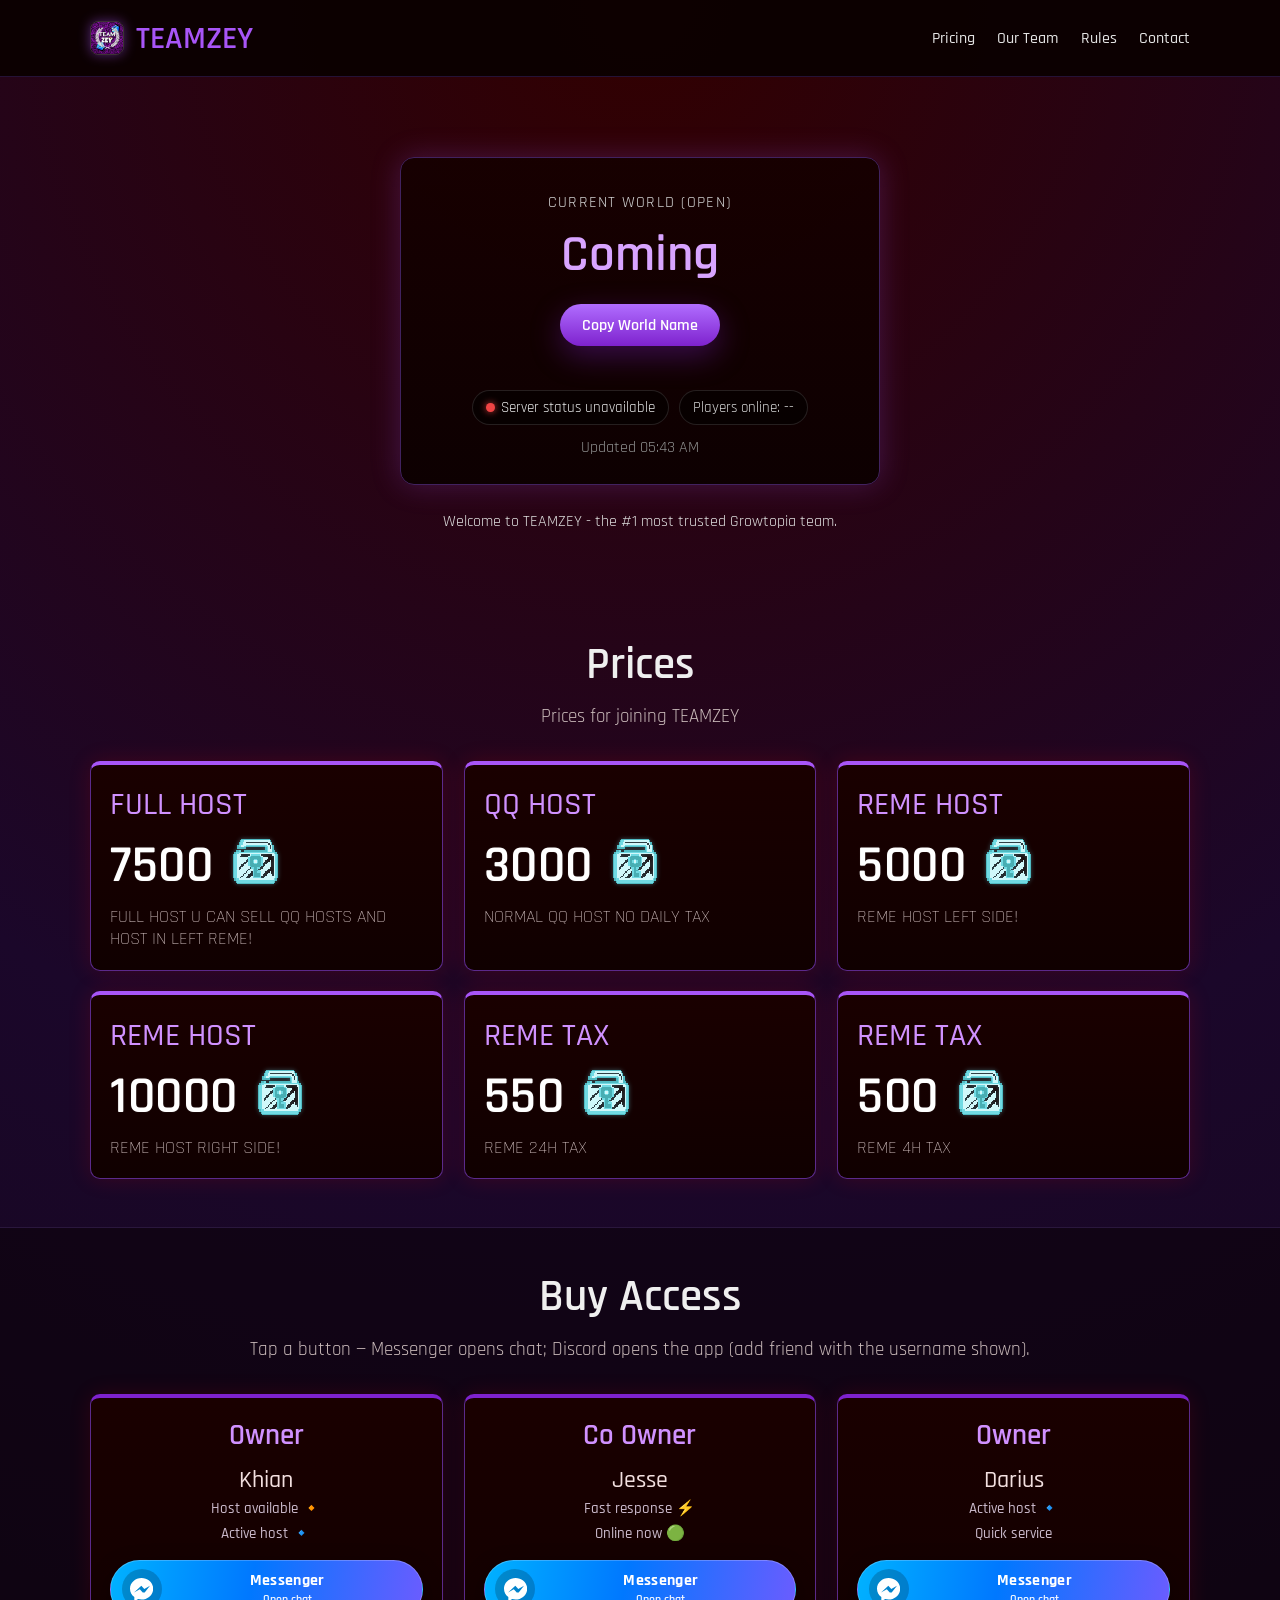
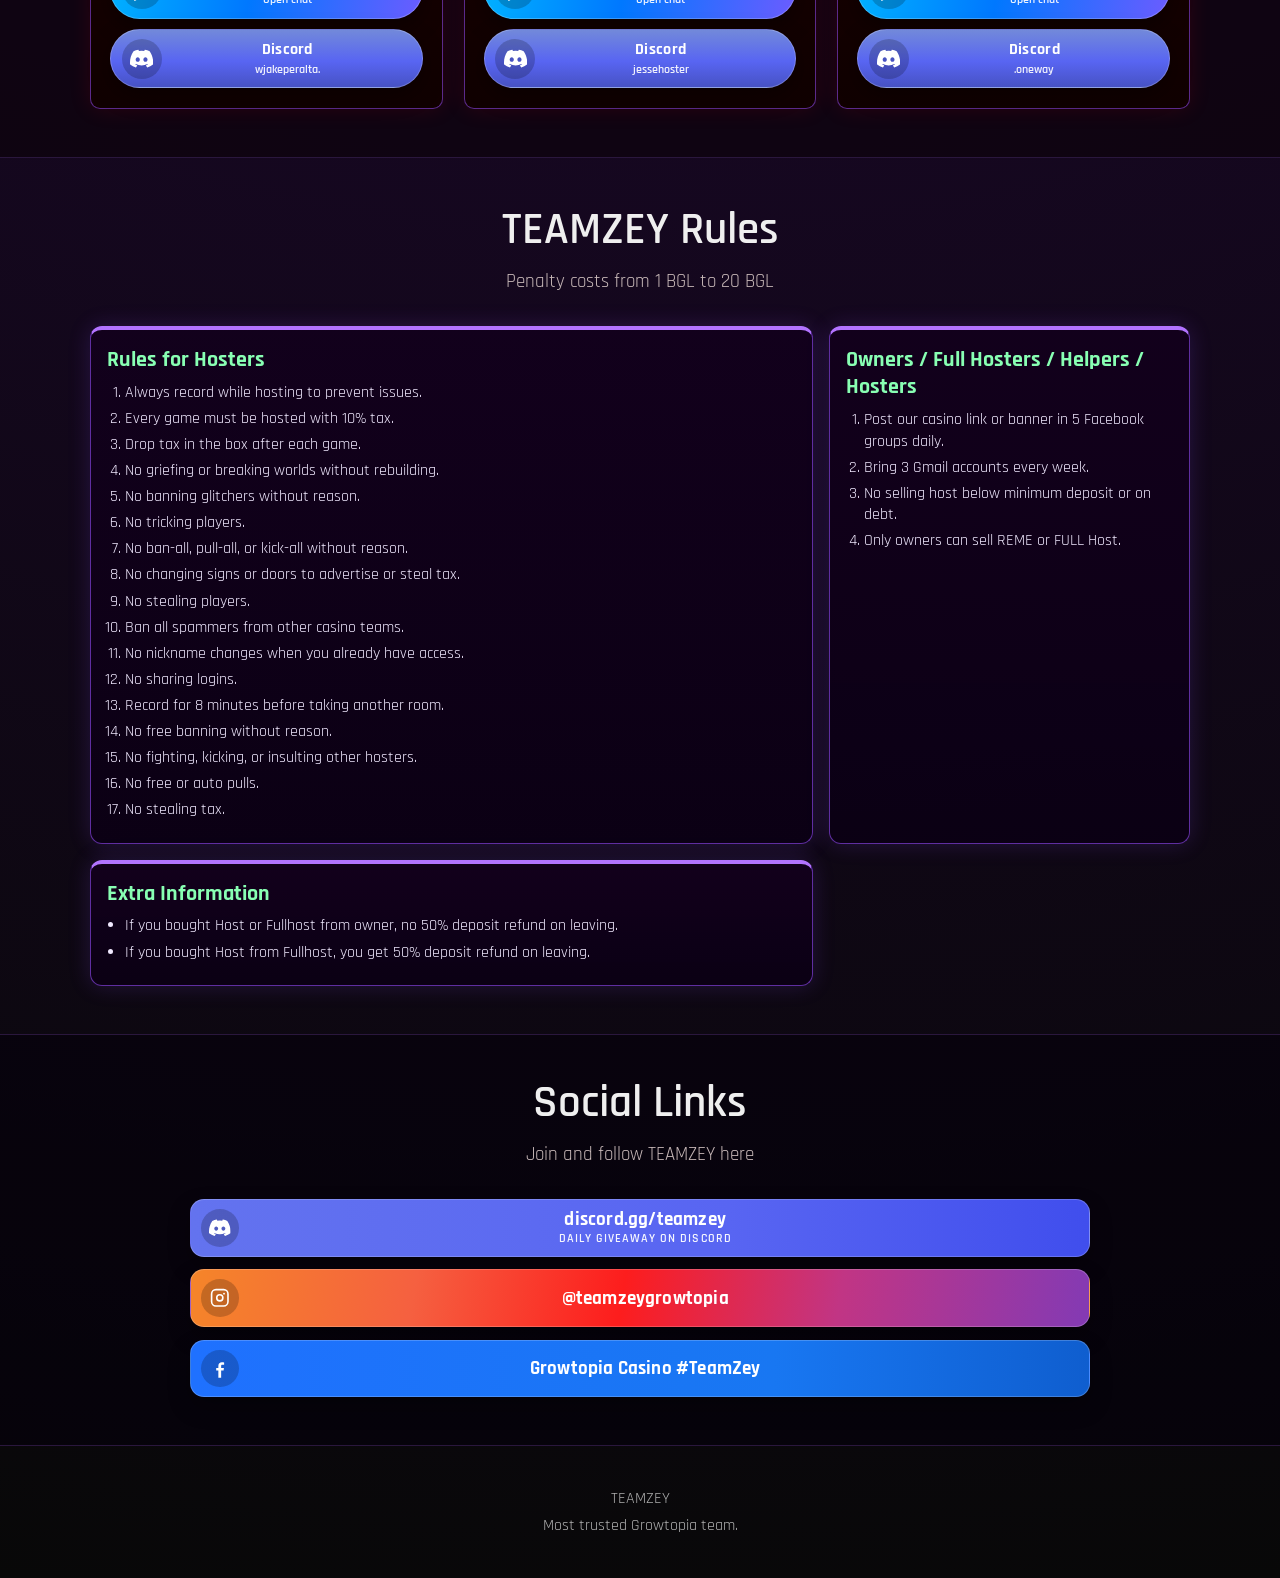
==== commit fa95ade4: "Update index.html" ====
--- a/index.html
+++ b/index.html
@@ -70,7 +70,7 @@
       <div class="container hero-content">
         <div class="status-card">
           <p class="eyebrow">CURRENT WORLD (OPEN)</p>
-          <h1>ZEYBRO1</h1></h1>
+          <h1>Coming</h1></h1>
           <button id="copyWorldButton" class="copy-btn" type="button">Copy World Name</button>
           <p id="copyMessage" class="copy-message" aria-live="polite"></p>
           <div class="gt-status-row" aria-live="polite">
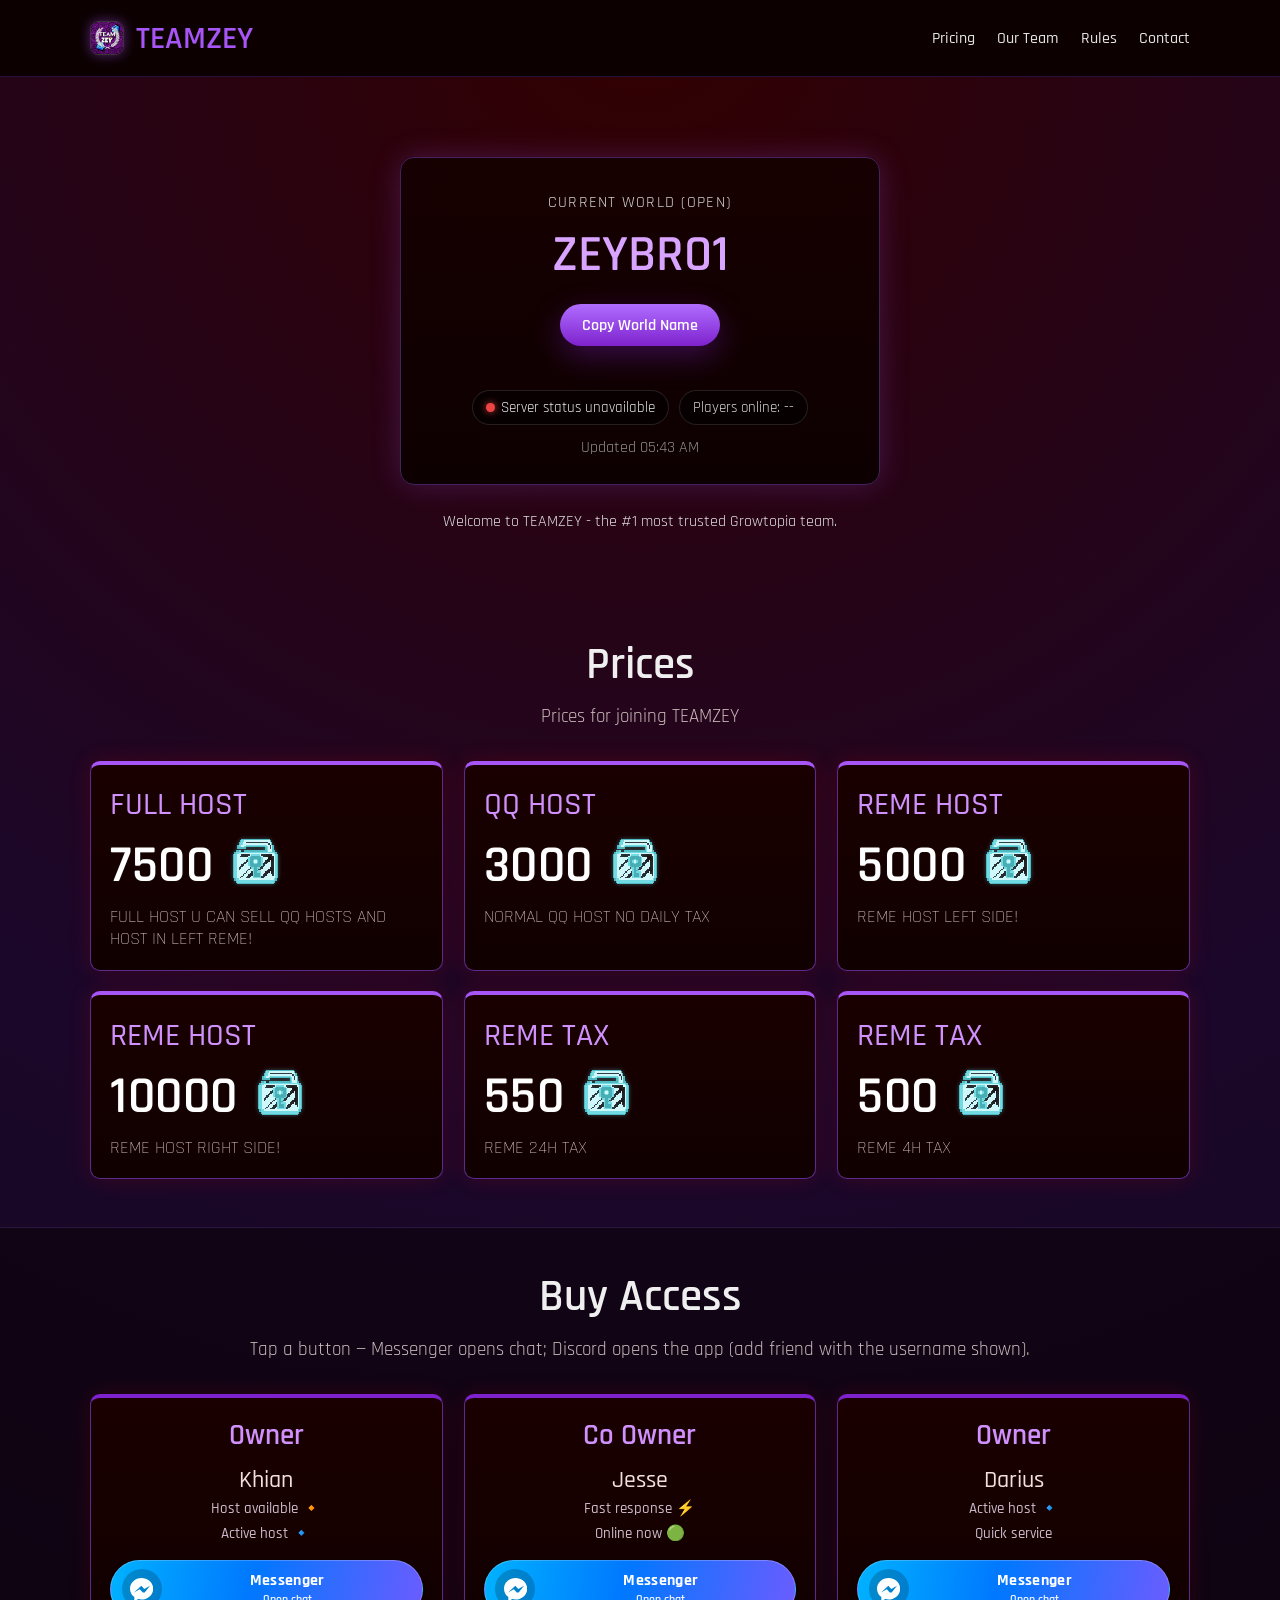
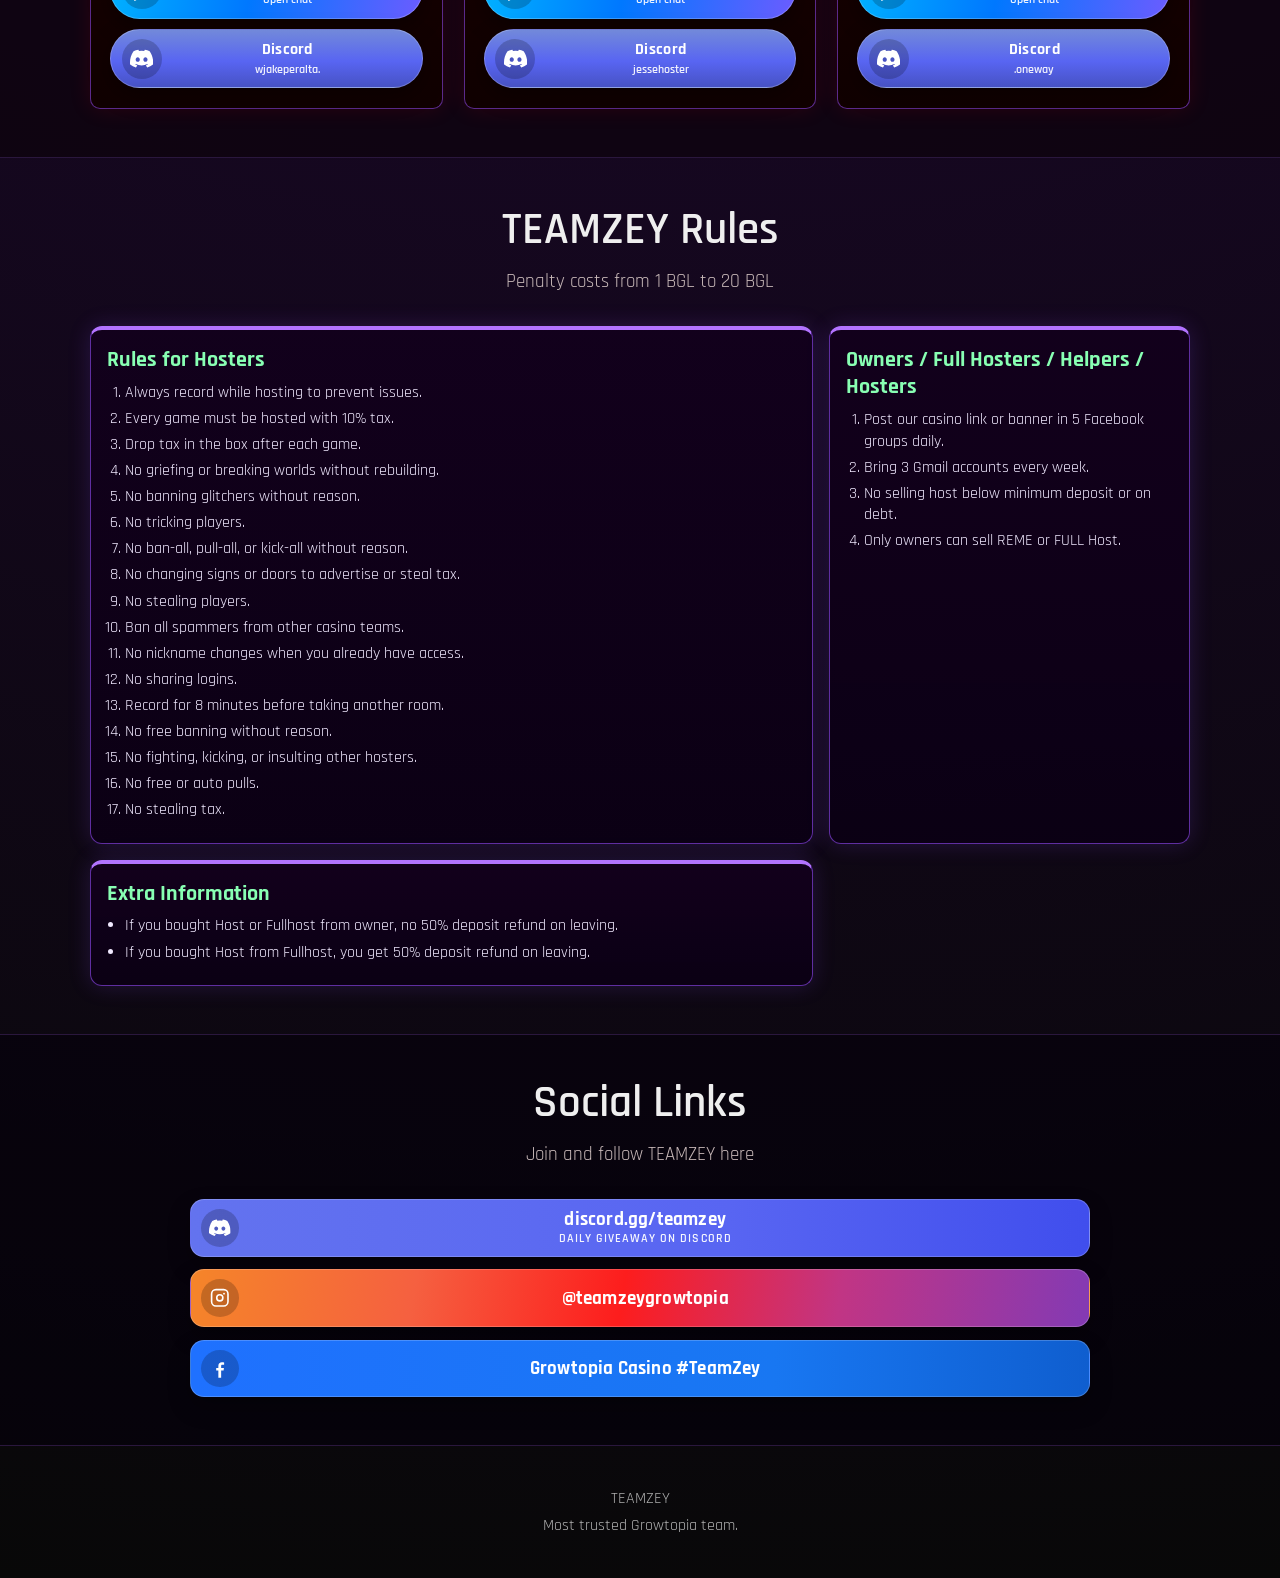
==== commit 5445cf82: "Update index.html" ====
--- a/index.html
+++ b/index.html
@@ -70,7 +70,7 @@
       <div class="container hero-content">
         <div class="status-card">
           <p class="eyebrow">CURRENT WORLD (OPEN)</p>
-          <h1>Coming</h1></h1>
+          <h1>ZEYBRO1</h1></h1>
           <button id="copyWorldButton" class="copy-btn" type="button">Copy World Name</button>
           <p id="copyMessage" class="copy-message" aria-live="polite"></p>
           <div class="gt-status-row" aria-live="polite">
